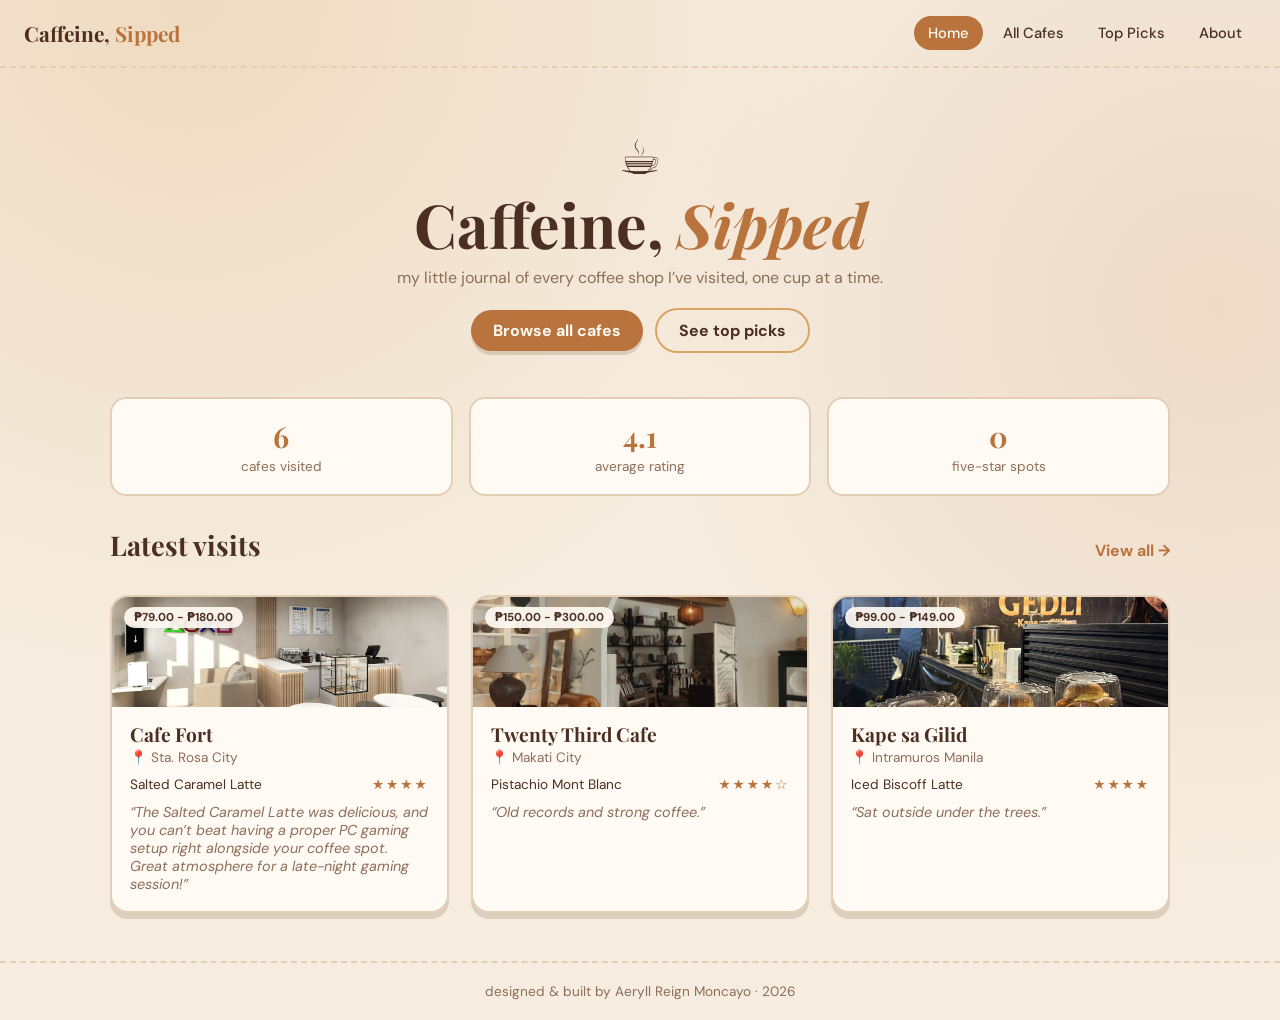
==== activity-2/index.html @ 88385205 "Push Activity 2 Folder" ====
<!DOCTYPE html>
<html lang="en">

<head>
  <meta charset="UTF-8" />
  <meta name="viewport" content="width=device-width, initial-scale=1.0" />
  <title>Caffeine, Sipped</title>
  <link rel="preconnect" href="https://fonts.googleapis.com" />
  <link rel="preconnect" href="https://fonts.gstatic.com" crossorigin />
  <link
    href="https://fonts.googleapis.com/css2?family=DM+Sans:wght@400;500;700&family=Playfair+Display:ital,wght@0,700;1,500&display=swap"
    rel="stylesheet" />
  <link rel="stylesheet" href="https://cdn.jsdelivr.net/npm/bootstrap-icons@1.11.1/font/bootstrap-icons.css" />
  <link rel="stylesheet" href="style.css" />
</head>

<body>
  <nav>
    <a class="brand" href="#home">Caffeine, <span>Sipped</span></a>
    <div class="links">
      <a href="#home" data-page="home">Home</a>
      <a href="#cafes" data-page="cafes">All Cafes</a>
      <a href="#top-picks" data-page="top-picks">Top Picks</a>
      <a href="#about" data-page="about">About</a>
    </div>
  </nav>

  <main id="page"></main>

  <footer>designed &amp; built by Aeryll Reign Moncayo · 2026</footer>

  <!-- Your cafes live here. Add or edit entries, keep the commas. -->
  <script type="application/json" id="cafe-data">
[
 { "id":"cafe-1",   "name": "Cafe Fort",          "place": "Sta. Rosa City",           "drink": "Salted Caramel Latte",                    "rating": 4.7,    "Price": "₱79.00 - ₱180.00",    "visited": "Jun 2026",        "image": "assets/fort.jpg",        "colors": ["#e8c9a0", "#c08552"],    "note": "The Salted Caramel Latte was delicious, and you can’t beat having a proper PC gaming setup right alongside your coffee spot. Great atmosphere for a late-night gaming session!" },
 { "id":"cafe-2",   "name": "Twenty Third Cafe",  "place": "Makati City",              "drink":"Pistachio Mont Blanc",                     "rating": 4,      "Price": "₱150.00 - ₱300.00",   "visited":"Jun 2026",         "image":"assets/23.jpeg",       "colors": ["#c9a27a","#5c3b28"],     "note":"Old records and strong coffee." },
 { "id":"cafe-3",   "name": "Kape sa Gilid",      "place": "Intramuros Manila",        "drink":"Iced Biscoff Latte",                       "rating": 4.5,    "Price": "₱99.00 - ₱149.00",    "visited":"May 2026",         "image":"assets/gilid.jpg",       "colors": ["#dfc9a3","#9c7a4d"],     "note":"Sat outside under the trees." },
 { "id":"cafe-4",   "name": "Coffee Project",     "place": "Crosswinds Tagaytay",      "drink": "Iced Shaken Lemon Lychee & Black Tea",    "rating": 3.7,    "Price": "₱130.00 - ₱245.00",   "visited":"January 2026",     "image":"assets/CP.jpg",           "colors": ["#cfd8b0","#8a9a5b"],     "note":"Clean, bright, and peaceful." },
 { "id":"cafe-5",   "name": "Dwena's Cafe",       "place": "San Antonio Sto. Tomas",   "drink":"Mocha Frappe",                             "rating": 3.5,    "Price": "₱120.00 - ₱200.00",   "visited":"Jul 2025",         "image":"assets/dwenas.jpg",       "colors": ["#e5b8a0","#a0522d"],     "note":"Great for hanging out with friends." },
 { "id":"cafe-6",   "name": "Moonbucks Cafe",     "place": "Calamba City",             "drink": "White Chocolate Mocha",                   "rating": 4.5,    "Price": "₱100.00 - ₱260.00",   "visited": "February 2025",   "image": "assets/moonbucks.jpg",   "colors": ["#d9b38c", "#8b5e3c"],    "note": "Fast wifi and quiet corners." }
]
  </script>

  <script>
    const cafes = JSON.parse(document.getElementById('cafe-data').textContent);
    const page = document.getElementById('page');

    window.addEventListener('hashchange', showPage);
    showPage();

    // Decide which page to show based on the link (#home, #cafes, #cafe-1 ...)
    function showPage() {
      const id = location.hash.replace('#', '') || 'home';
      let tab = id;

      if (id === 'cafes') {
        page.innerHTML = renderAllCafes();
      } else if (id === 'top-picks') {
        page.innerHTML = renderTopPicks();
      } else if (id === 'about') {
        page.innerHTML = renderAbout();
      } else if (id.startsWith('cafe-')) {
        tab = 'cafes';
        page.innerHTML = renderDetail(id);
      } else {
        tab = 'home';
        page.innerHTML = renderHome();
      }

      document.querySelectorAll('.links a').forEach(link => {
        link.classList.toggle('on', link.dataset.page === tab);
      });
      window.scrollTo(0, 0);
    }

    function stars(count) {
      return '★'.repeat(count) + '☆'.repeat(5 - count);
    }

    // One cafe card
    function renderCard(cafe) {
      return `
        <a class="card" href="#${cafe.id}">
          <div class="cover" style="background: linear-gradient(135deg, ${cafe.colors[0]}, ${cafe.colors[1]})">
            <span class="badge">${cafe.Price}</span>
            <img src="${cafe.image}" alt="${cafe.name}" onerror="this.remove()" />
          </div>
          <div class="info">
            <h3 class="name">${cafe.name}</h3>
            <p class="place">📍 ${cafe.place}</p>
            <div class="row">
              <span>${cafe.drink}</span>
              <span class="stars">${stars(cafe.rating)}</span>
            </div>
            <p class="note">“${cafe.note}”</p>
          </div>
        </a>`;
    }

    // A grid made from a list of cafes
    function renderGrid(list) {
      return `<div class="grid">${list.map(renderCard).join('')}</div>`;
    }

    function renderHome() {
      const total = cafes.length;
      const average = (cafes.reduce((sum, cafe) => sum + cafe.rating, 0) / total).toFixed(1);
      const fiveStars = cafes.filter(cafe => cafe.rating === 5).length;

      return `
        <section class="hero">
          <div class="cup">☕</div>
          <h1>Caffeine, <em>Sipped</em></h1>
          <p class="lead">my little journal of every coffee shop I’ve visited, one cup at a time.</p>
          <a class="btn" href="#cafes">Browse all cafes</a>
          <a class="btn alt" href="#top-picks">See top picks</a>
        </section>

        <div class="stats">
          <div class="stat"><b>${total}</b><span>cafes visited</span></div>
          <div class="stat"><b>${average}</b><span>average rating</span></div>
          <div class="stat"><b>${fiveStars}</b><span>five-star spots</span></div>
        </div>

        <div class="head">
          <h2>Latest visits</h2>
          <a class="back" href="#cafes">View all →</a>
        </div>
        ${renderGrid(cafes.slice(0, 3, 4))}`;
    }

    function renderAllCafes() {
      return `
        <h2>All cafes</h2>
        <p class="lead">Every spot I’ve sipped at. Tap a card to see more.</p>
        ${renderGrid(cafes)}`;
    }

    function renderTopPicks() {
      const topCafes = cafes.filter(cafe => cafe.rating === 5);
      return `
        <h2>Top picks</h2>
        <p class="lead">My five-star favorites.</p>
        ${renderGrid(topCafes)}`;
    }

    function renderAbout() {
      return `
        <section class="about">
          <h2>My Love Affair with Cafes</h2>
          <p>There is something quiet and magic about a warm cafe on an unassuming morning. It isn't just about the caffeine—though a perfectly pulled shot of espresso certainly helps—it’s about the atmosphere. Cafes exist in that rare, peaceful space between home and the rest of the world: a place where time slows down just enough for you to breathe, think, or simply watch life unfold around you.</p>
          <p>Welcome to my little corner of the internet. This is where I keep track of every coffee shop I visit, what I ordered, and how it felt to sit there for an hour with a good drink.</p>        
          </section>

        <div class="rules">
          <h2>My cafe rules</h2>
          <div class="grid">
            <div class="stat rule"><div class="emoji">🪑</div><b>Comfy seats win</b><span>I will stay longer if the chair is good.</span></div>
            <div class="stat rule"><div class="emoji">🔌</div><b>Outlets matter</b><span>A laptop at 5% is a sad laptop.</span></div>
            <div class="stat rule"><div class="emoji">🎶</div><b>Good playlist</b><span>Soft music makes any drink taste better.</span></div>
          </div>
        </div>`;
    }

    function renderDetail(id) {
      const index = cafes.findIndex(cafe => cafe.id === id);
      if (index === -1) return renderHome();

      const cafe = cafes[index];
      const previous = cafes[(index + cafes.length - 1) % cafes.length];
      const next = cafes[(index + 1) % cafes.length];

      return `
        <a class="back" href="#cafes">← Back to all cafes</a>

        <div class="detail">
          <div class="cover big" style="background: linear-gradient(135deg, ${cafe.colors[0]}, ${cafe.colors[1]})">
            ${cafe.emoji}
            <img src="${cafe.image}" alt="${cafe.name}" onerror="this.remove()" />
          </div>

          <div>
            <h2>${cafe.name}</h2>
            <p class="place">📍 ${cafe.place}</p>
            <div class="facts">
              <div class="row"><span>Ordered</span><b>${cafe.drink}</b></div>
              <div class="row"><span>Rating</span><b class="stars">${stars(cafe.rating)}</b></div>
              <div class="row"><span>Price</span><b>${cafe.Price}</b></div>
              <div class="row"><span>Visited</span><b>${cafe.visited}</b></div>
            </div>
            <p class="note">“${cafe.note}”</p>
          </div>
        </div>

        <div class="pager">
          <a class="btn alt" href="#${previous.id}">← ${previous.name}</a>
          <a class="btn alt" href="#${next.id}">${next.name} →</a>
        </div>`;
    }
  </script>
</body>

</html>
---- activity-2/style.css ----
:root {
  box-sizing: border-box;
  padding-top: env(safe-area-inset-top, 0px);
  padding-bottom: env(safe-area-inset-bottom, 0px);
  --bg: #f6ecdf; --card: #fffaf3; --text: #4a2f22; --muted: #8d6e5a;
  --accent: #b9733c; --accent2: #d9a566; --border: #e4cfb6; --shadow: rgba(110,70,40,.18);
}
@media (prefers-color-scheme: dark) {
  :root:not([data-theme="light"]) {
    --bg: #1f1410; --card: #2c1d17; --text: #f5e6d3; --muted: #c4a78d;
    --accent: #e0a064; --accent2: #b9733c; --border: #4d362b; --shadow: rgba(0,0,0,.4);
  }
}
:root[data-theme="dark"] {
  --bg: #1f1410; --card: #2c1d17; --text: #f5e6d3; --muted: #c4a78d;
  --accent: #e0a064; --accent2: #b9733c; --border: #4d362b; --shadow: rgba(0,0,0,.4);
}
html { scroll-padding-top: env(safe-area-inset-top, 0px); }
* { box-sizing: border-box; }
body {
  margin: 0; font-family: "DM Sans", system-ui, sans-serif; color: var(--text);
  background: var(--bg);
  background-image: radial-gradient(circle at 15% 0%, rgba(217,165,102,.25), transparent 45%),
                    radial-gradient(circle at 95% 30%, rgba(185,115,60,.15), transparent 40%);
  min-height: 100vh; display: flex; flex-direction: column;
}
a { color: inherit; text-decoration: none; }
nav {
  display: flex; flex-wrap: wrap; align-items: center; justify-content: space-between;
  gap: 10px; padding: 16px 24px; border-bottom: 2px dashed var(--border);
}
.brand { font-family: "Playfair Display", Georgia, serif; font-size: 1.3rem; font-weight: 700; }
.brand span { color: var(--accent); }
.links { display: flex; flex-wrap: wrap; gap: 6px; }
.links a { padding: 7px 14px; border-radius: 999px; font-weight: 500; font-size: .92rem; }
.links a:hover { background: var(--card); }
.links a.on { background: var(--accent); color: #fffaf3; }
main { flex: 1; width: 100%; max-width: 1100px; margin: 0 auto; padding: 28px 20px 48px; }
h1, h2 { font-family: "Playfair Display", Georgia, serif; line-height: 1.15; margin: 0 0 8px; }
h1 { font-size: clamp(2.2rem, 8vw, 3.8rem); }
h1 em { color: var(--accent); }
h2 { font-size: 1.7rem; }
.lead { color: var(--muted); max-width: 560px; margin: 0 0 18px; }
.hero { text-align: center; padding: 30px 0 34px; }
.hero .lead { margin: 0 auto 20px; }
.cup { font-size: 3rem; }
.btn {
  display: inline-block; padding: 10px 22px; border-radius: 999px; font-weight: 700;
  background: var(--accent); color: #fffaf3; box-shadow: 0 4px 0 var(--shadow); cursor: pointer;
}
.btn.alt { background: transparent; color: var(--text); border: 2px solid var(--accent2); box-shadow: none; margin-left: 8px; }
.stats { display: grid; grid-template-columns: repeat(auto-fit, minmax(160px, 1fr)); gap: 16px; margin: 10px 0 34px; }
.stat { background: var(--card); border: 2px solid var(--border); border-radius: 16px; padding: 18px; text-align: center; }
.stat b { display: block; font-family: "Playfair Display", Georgia, serif; font-size: 1.8rem; color: var(--accent); }
.stat span { color: var(--muted); font-size: .85rem; }
.head { display: flex; justify-content: space-between; align-items: baseline; flex-wrap: wrap; gap: 8px; margin-bottom: 16px; }
.grid { display: grid; grid-template-columns: repeat(auto-fill, minmax(260px, 1fr)); gap: 22px; }
.card {
  display: block; background: var(--card); border: 2px solid var(--border); border-radius: 18px;
  overflow: hidden; box-shadow: 0 6px 0 var(--shadow); transition: transform .15s;
}
.card:hover { transform: translateY(-4px) rotate(.4deg); }
.cover { height: 110px; display: flex; align-items: center; justify-content: center; font-size: 2.8rem; position: relative; }
.cover.big { height: 260px; font-size: 5rem; border-radius: 20px; border: 2px solid var(--border); position: relative; overflow: hidden; }
.cover img { position: absolute; inset: 0; width: 100%; height: 100%; object-fit: cover; }
.badge {
  position: absolute; z-index: 1; top: 10px; left: 12px; background: rgba(255,250,243,.92); color: #4a2f22;
  font-size: .72rem; font-weight: 700; padding: 3px 10px; border-radius: 999px;
}
.info { padding: 14px 18px 18px; }
.name { font-family: "Playfair Display", Georgia, serif; font-size: 1.2rem; margin: 0; }
.place { margin: 2px 0 10px; color: var(--muted); font-size: .85rem; }
.row { display: flex; justify-content: space-between; font-size: .85rem; margin-bottom: 6px; gap: 8px; }
.stars { color: var(--accent); letter-spacing: 2px; }
.note { margin: 10px 0 0; font-style: italic; color: var(--muted); font-size: .9rem; }
.detail { display: grid; grid-template-columns: repeat(auto-fit, minmax(280px, 1fr)); gap: 28px; align-items: start; }
.facts { background: var(--card); border: 2px solid var(--border); border-radius: 16px; padding: 6px 18px; margin: 14px 0; }
.facts .row { padding: 10px 0; border-bottom: 1px dashed var(--border); margin: 0; }
.facts .row:last-child { border: 0; }
.pager { display: flex; justify-content: space-between; margin-top: 28px; gap: 10px; flex-wrap: wrap; }
.back { display: inline-block; margin-bottom: 18px; color: var(--accent); font-weight: 700; }
.about p { color: var(--muted); max-width: 640px; line-height: 1.7; }
.rules { margin-top: 24px; }
.rule .emoji { font-size: 2rem; }
footer { text-align: center; padding: 20px; color: var(--muted); font-size: .85rem; border-top: 2px dashed var(--border); }
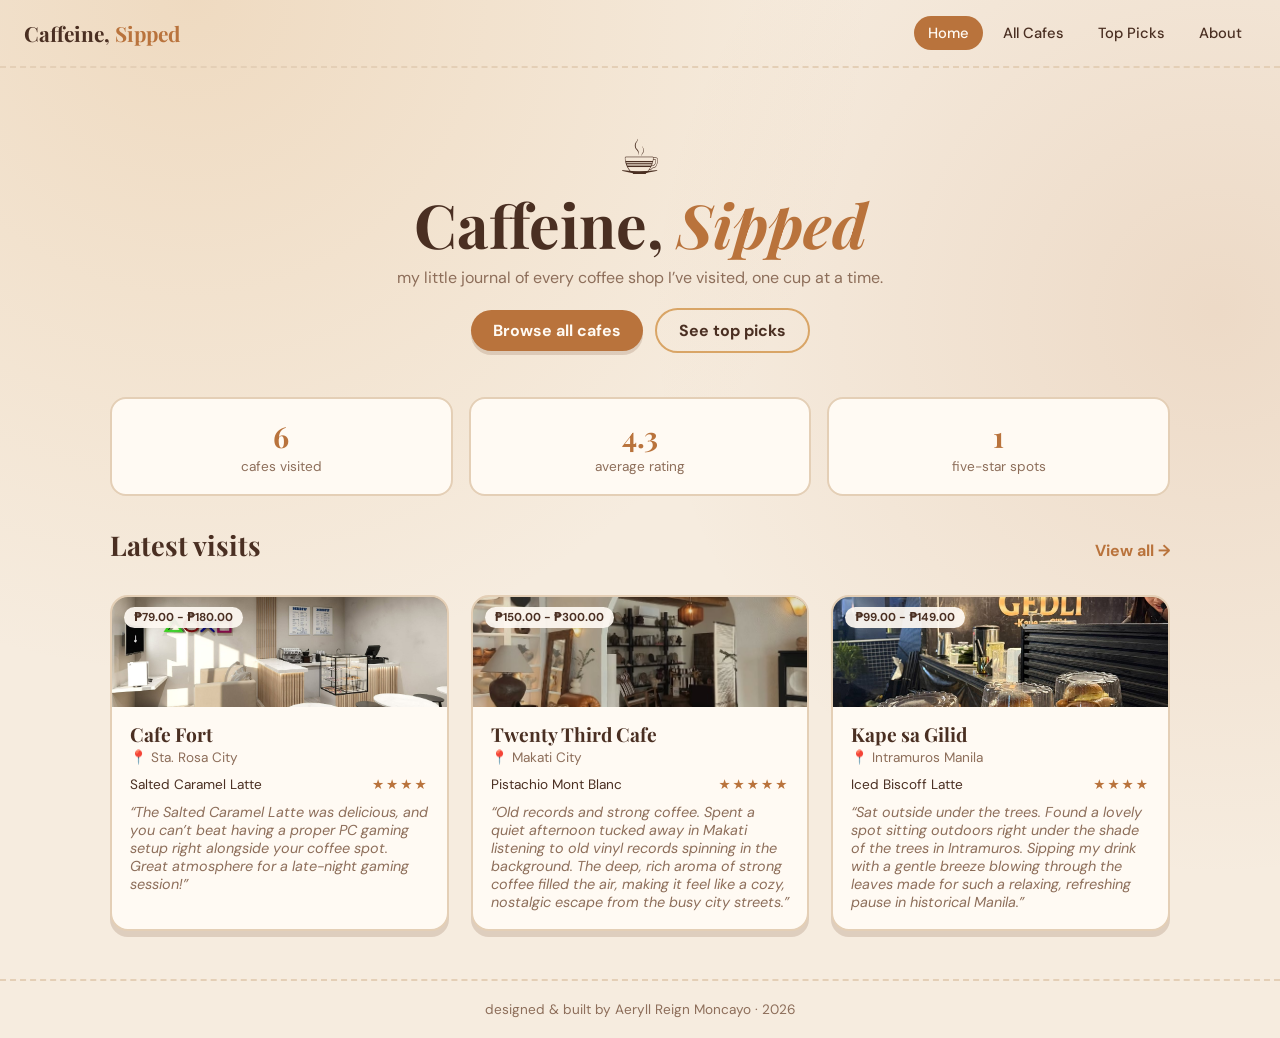
==== commit 1f99c767: "Add information" ====
--- a/activity-2/index.html
+++ b/activity-2/index.html
@@ -33,11 +33,11 @@
   <script type="application/json" id="cafe-data">
 [
  { "id":"cafe-1",   "name": "Cafe Fort",          "place": "Sta. Rosa City",           "drink": "Salted Caramel Latte",                    "rating": 4.7,    "Price": "₱79.00 - ₱180.00",    "visited": "Jun 2026",        "image": "assets/fort.jpg",        "colors": ["#e8c9a0", "#c08552"],    "note": "The Salted Caramel Latte was delicious, and you can’t beat having a proper PC gaming setup right alongside your coffee spot. Great atmosphere for a late-night gaming session!" },
- { "id":"cafe-2",   "name": "Twenty Third Cafe",  "place": "Makati City",              "drink":"Pistachio Mont Blanc",                     "rating": 4,      "Price": "₱150.00 - ₱300.00",   "visited":"Jun 2026",         "image":"assets/23.jpeg",       "colors": ["#c9a27a","#5c3b28"],     "note":"Old records and strong coffee." },
- { "id":"cafe-3",   "name": "Kape sa Gilid",      "place": "Intramuros Manila",        "drink":"Iced Biscoff Latte",                       "rating": 4.5,    "Price": "₱99.00 - ₱149.00",    "visited":"May 2026",         "image":"assets/gilid.jpg",       "colors": ["#dfc9a3","#9c7a4d"],     "note":"Sat outside under the trees." },
- { "id":"cafe-4",   "name": "Coffee Project",     "place": "Crosswinds Tagaytay",      "drink": "Iced Shaken Lemon Lychee & Black Tea",    "rating": 3.7,    "Price": "₱130.00 - ₱245.00",   "visited":"January 2026",     "image":"assets/CP.jpg",           "colors": ["#cfd8b0","#8a9a5b"],     "note":"Clean, bright, and peaceful." },
- { "id":"cafe-5",   "name": "Dwena's Cafe",       "place": "San Antonio Sto. Tomas",   "drink":"Mocha Frappe",                             "rating": 3.5,    "Price": "₱120.00 - ₱200.00",   "visited":"Jul 2025",         "image":"assets/dwenas.jpg",       "colors": ["#e5b8a0","#a0522d"],     "note":"Great for hanging out with friends." },
- { "id":"cafe-6",   "name": "Moonbucks Cafe",     "place": "Calamba City",             "drink": "White Chocolate Mocha",                   "rating": 4.5,    "Price": "₱100.00 - ₱260.00",   "visited": "February 2025",   "image": "assets/moonbucks.jpg",   "colors": ["#d9b38c", "#8b5e3c"],    "note": "Fast wifi and quiet corners." }
+ { "id":"cafe-2",   "name": "Twenty Third Cafe",  "place": "Makati City",              "drink":"Pistachio Mont Blanc",                     "rating": 5,      "Price": "₱150.00 - ₱300.00",   "visited":"Jun 2026",         "image":"assets/23.jpeg",       "colors": ["#c9a27a","#5c3b28"],     "note":"Old records and strong coffee. Spent a quiet afternoon tucked away in Makati listening to old vinyl records spinning in the background. The deep, rich aroma of strong coffee filled the air, making it feel like a cozy, nostalgic escape from the busy city streets." },
+ { "id":"cafe-3",   "name": "Kape sa Gilid",      "place": "Intramuros Manila",        "drink":"Iced Biscoff Latte",                       "rating": 4.5,    "Price": "₱99.00 - ₱149.00",    "visited":"May 2026",         "image":"assets/gilid.jpg",       "colors": ["#dfc9a3","#9c7a4d"],     "note":"Sat outside under the trees. Found a lovely spot sitting outdoors right under the shade of the trees in Intramuros. Sipping my drink with a gentle breeze blowing through the leaves made for such a relaxing, refreshing pause in historical Manila." },
+ { "id":"cafe-4",   "name": "Coffee Project",     "place": "Crosswinds Tagaytay",      "drink": "Iced Shaken Lemon Lychee & Black Tea",    "rating": 3.7,    "Price": "₱130.00 - ₱245.00",   "visited":"January 2026",     "image":"assets/CP.jpg",           "colors": ["#cfd8b0","#8a9a5b"],     "note":"Clean, bright, and peaceful.A refreshing getaway up in Tagaytay. The cafe was wonderfully clean, flooded with natural sunlight, and bathed in an overall sense of calm that made it super easy to unwind and clear my mind." },
+ { "id":"cafe-5",   "name": "Dwena's Cafe",       "place": "San Antonio Sto. Tomas",   "drink":"Mocha Frappe",                             "rating": 3.5,    "Price": "₱120.00 - ₱200.00",   "visited":"Jul 2025",         "image":"assets/dwenas.jpg",       "colors": ["#e5b8a0","#a0522d"],     "note":"Great for hanging out with friends. Loved the easygoing, warm vibe here—it felt like the ideal spot to catch up and chill with good friends over drinks, shared laughs, and casual banter." },
+ { "id":"cafe-6",   "name": "Moonbucks Cafe",     "place": "Calamba City",             "drink": "White Chocolate Mocha",                   "rating": 4.5,    "Price": "₱100.00 - ₱260.00",   "visited": "February 2025",   "image": "assets/moonbucks.jpg",   "colors": ["#d9b38c", "#8b5e3c"],    "note": "Fast wifi and quiet corners. Tucked myself away in one of their quiet corners to get some solid focus time in. Between the peaceful atmosphere and the speedy Wi-Fi, it was an effortless spot to lock in and get work done." }
 ]
   </script>
 
